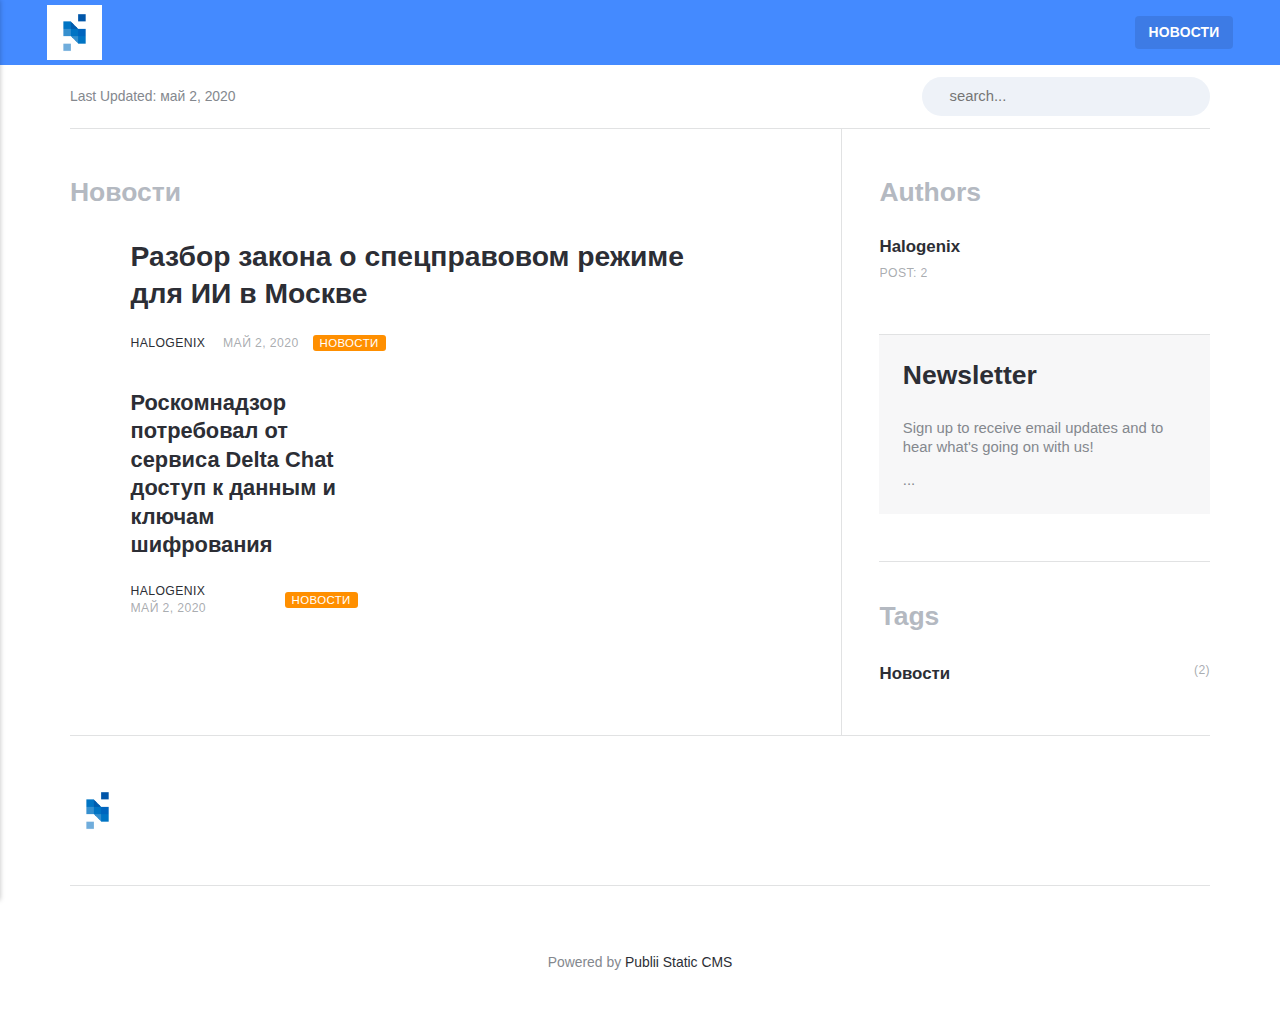
==== novosti/index.html @ f300bb8d "Updated from Publii" ====
<!DOCTYPE html>
<html lang="ru">
<head>
    <meta charset="utf-8">
	<meta http-equiv="X-UA-Compatible" content="IE=edge">
    <meta name="viewport" content="width=device-width, initial-scale=1">
    <title>Tag: Новости - NoNaMe Club</title>
    
	<meta name="robots" content="noindex, follow" />
    <meta name="generator" content="Publii Open-Source CMS for Static Site" />
	
	
	<link rel="alternate" type="application/atom+xml" href="https://nnmclub.github.io/feed.xml" />
<link rel="alternate" type="application/json" href="https://nnmclub.github.io/feed.json" />

    
        <style>
            :root {
                --body-font: -apple-system, BlinkMacSystemFont, "Segoe UI", Roboto, Oxygen, Ubuntu, Cantarell, "Fira Sans", "Droid Sans", "Helvetica Neue", Arial, sans-serif, "Apple Color Emoji", "Segoe UI Emoji", "Segoe UI Symbol";
                --heading-font: var(--body-font);
                --post-entry-font: var(--body-font);
                --logo-font: var(--body-font);
                --menu-font: var(--body-font)
            }
    
        </style>
    <link rel="stylesheet" href="https://nnmclub.github.io/assets/css/style.css?v=67b6e1174a7f1a090d9085b30a7b2efc">	
	<script type="application/ld+json">{"@context":"http://schema.org","@type":"Organization","name":"NoNaMe Club","logo":"https://nnmclub.github.io/media/website/pervyy-logo.png","url":"https://nnmclub.github.io/"}</script>
        <script src="https://nnmclub.github.io/assets/js/ls.object-fit.min.js?v=cdedd9262bb7b299d0ebe1deaea5b924"></script>      
        <script async src="https://nnmclub.github.io/assets/js/lazysizes.min.js?v=d8513e7860f747ccf55c52308943beab"></script>          
        
	
</head>
<body>
	<header class="topbar" id="js-header">
    <div class="topbar__inner">
            <a class="logo" href="https://nnmclub.github.io/">
                    <img src="https://nnmclub.github.io/media/website/pervyy-logo.png" alt="NoNaMe Club">
            </a>
                   <nav class="navbar">
                      <button
                         class="navbar__toggle"
                         aria-label="Menu"
                         aria-haspopup="true"
                         aria-expanded="false">
                         <span class="navbar__toggle-box">
                            <span class="navbar__toggle-inner">Menu</span>
                         </span>
                      </button>
                    <ul class="navbar__menu">
                             <li class="active">
                               <a
                                  href="https://nnmclub.github.io/novosti/"
                                     target="_self"
                >
                                  Новости
                              </a>
                
                         </li>
                    </ul>
                   </nav>
        </div>
    </header>
    <div class="content">
            <div class="infobar">
                    <div class="infobar__update">
                        Last Updated: 
                        <time datetime="2020-05-02T20:28">
                                май 2, 2020
                        </time>
                    </div>
                    <div class="infobar__search">
                        <form action="https://nnmclub.github.io/search.html">
                            <input
                                type="search"
                                name="q"
                                placeholder=" search..." />
                            <button type="submit" aria-label="Search"> 
                                <svg width="15px" height="14px">
                                    <use xlink:href="https://nnmclub.github.io/assets/svg/svg-map.svg#search" />
                                </svg>
                            </button>
                        </form>
                    </div>
            </div>
<main class="main">
   <div class="page u-author">
         <h1 class="page__title box__title">Новости</h1>
   </div>
   <div class="cat cat--layout-2col-1-4">
         <article class="cat__item">

            <div class="cat__item-inner">
               <header class="u-header">                  
                     <h2 class="h5 cat__item-title">
                        <a href="https://nnmclub.github.io/razbor-zakona-o-specpravovom-rezhime-dlya-ii-v-moskve.html">
                           Разбор закона о спецправовом режиме для ИИ в Москве
                        </a>
                     </h2>                
                     <div class="u-header__meta u-small">
                        <div>
                                 <a href="https://nnmclub.github.io/authors/halogenix/" title="Halogenix">Halogenix</a>

                              <time datetime="2020-05-02T20:26">
                                    май 2, 2020
                              </time>
                        </div>
                              <a
                                 href="https://nnmclub.github.io/novosti/"
                                 class="
                                                  u-tag u-tag--1">Новости</a>
                     </div>
               </header>
            </div>
         </article>
         <article class="cat__item">

            <div class="cat__item-inner">
               <header class="u-header">                  
                     <h2 class="h5 cat__item-title">
                        <a href="https://nnmclub.github.io/roskomnadzor-potreboval-ot-servisa-delta-chat-dostup-k-dannym-i-klyucham-shifrovaniya.html">
                           Роскомнадзор потребовал от сервиса Delta Chat доступ к данным и ключам шифрования
                        </a>
                     </h2>                
                     <div class="u-header__meta u-small">
                        <div>
                                 <a href="https://nnmclub.github.io/authors/halogenix/" title="Halogenix">Halogenix</a>

                              <time datetime="2020-05-02T19:32">
                                    май 2, 2020
                              </time>
                        </div>
                              <a
                                 href="https://nnmclub.github.io/novosti/"
                                 class="
                                                  u-tag u-tag--1">Новости</a>
                     </div>
               </header>
            </div>
         </article>
   </div>
</main>
<div class="sidebar">
      <section class="box authors">
         <h3 class="box__title">Authors</h3>
         <ul class="authors__cotainer">
                  <li class="authors__item">
                     <div>
                        <a href="https://nnmclub.github.io/authors/halogenix/" class="authors__title">Halogenix</a>
                           <span class="u-small">Post: 
                              2
                           </span>
                     </div>
                  </li>
         </ul>
      </section>

      <section class="newsletter box box--gray">
         <h3 class="box__title">Newsletter</h3>
         <p class="newsletter__description">Sign up to receive email updates and to hear what's going on with us!</p>
         <form>...
      </section>

         <section class="box">
            <h3 class="box__title">Tags</h3>
            <ul class="tags">
                     <li>
                        <a href="https://nnmclub.github.io/novosti/">Новости</a>
                        <span class="u-small">(2)</span>
                     </li>
            </ul>
         </section>
</div>
<footer class="footer">
        <a class="footer__logo" href="https://nnmclub.github.io/">
                <img src="https://nnmclub.github.io/media/website/pervyy-logo.png" alt="NoNaMe Club">
        </a>

        <nav>
            <ul class="footer__nav">
            </ul>
        </nav>


            <div class="footer__copyright">
                <p>Powered by <a href="https://getpublii.com" target="_blank" rel="nofollow noopener">Publii Static CMS</a></p>
            </div>

    </footer>
</div>

<script>
   window.publiiThemeMenuConfig = {    
        mobileMenuMode: 'sidebar',
        animationSpeed: 300,
        submenuWidth: 'auto',
        doubleClickTime: 500,
        mobileMenuExpandableSubmenus: true, 
        relatedContainerForOverlayMenuSelector: '.navbar',
   };
</script>

<script defer src="https://nnmclub.github.io/assets/js/scripts.min.js?v=225cfb4a7e546edee710c4f1208e81e2"></script>


</body>
</html>
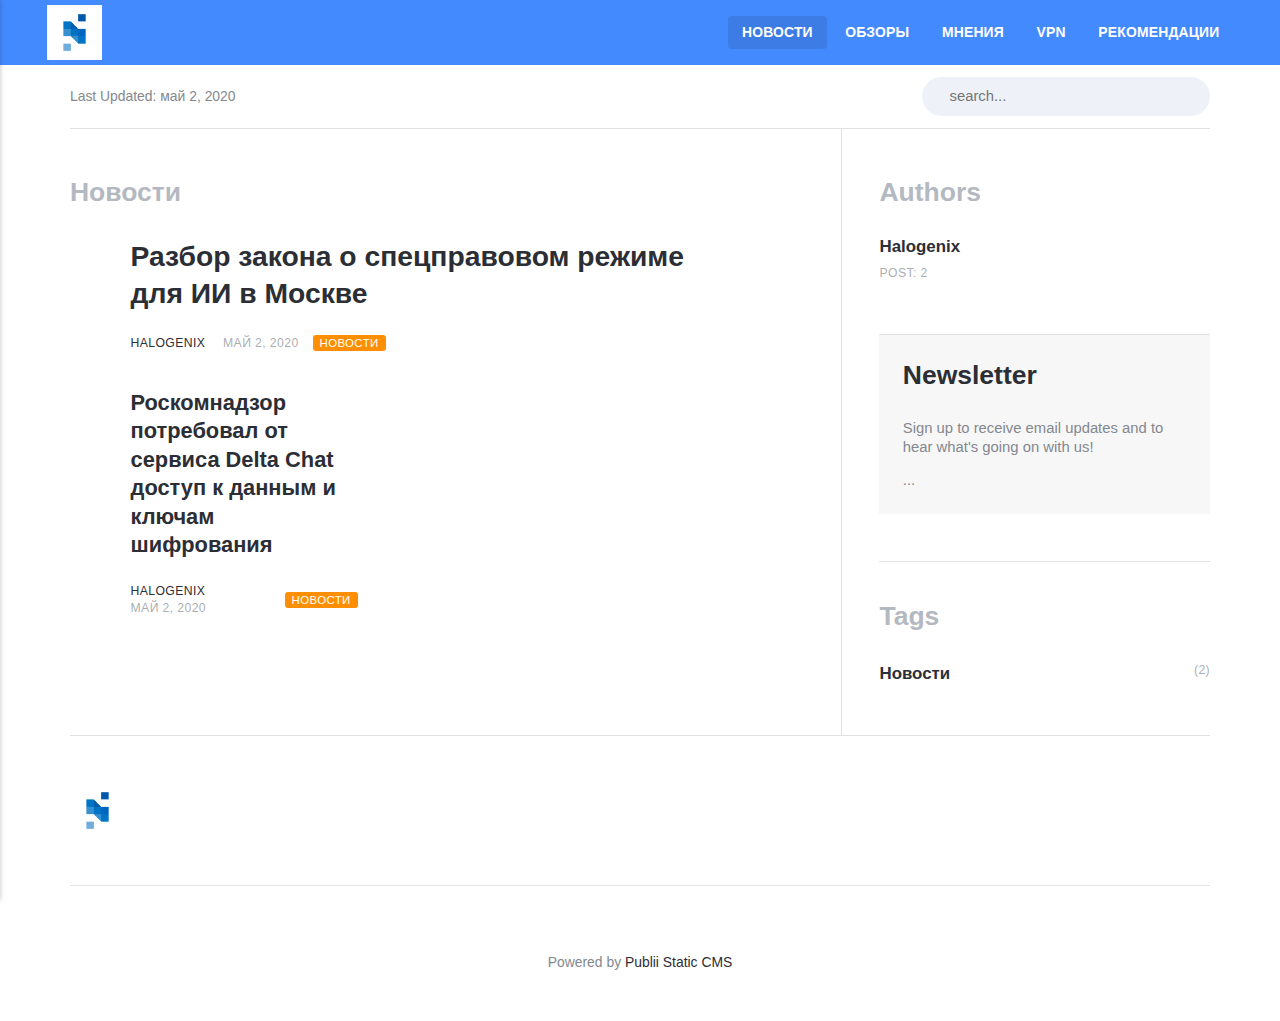
==== commit 47049449: "Updated from Publii" ====
--- a/novosti/index.html
+++ b/novosti/index.html
@@ -57,6 +57,42 @@
                               </a>
                 
                          </li>
+                             <li>
+                               <a
+                                  href="https://nnmclub.github.io/obzor/"
+                                     target="_self"
+                >
+                                  Обзоры
+                              </a>
+                
+                         </li>
+                             <li>
+                               <a
+                                  href="https://nnmclub.github.io/mnenie/"
+                                     target="_self"
+                >
+                                  Мнения
+                              </a>
+                
+                         </li>
+                             <li>
+                               <a
+                                  href="https://nnmclub.github.io/vpn/"
+                                     target="_self"
+                >
+                                  VPN
+                              </a>
+                
+                         </li>
+                             <li>
+                               <a
+                                  href="https://nnmclub.github.io/rekomendacii/"
+                                     target="_self"
+                >
+                                  Рекомендации
+                              </a>
+                
+                         </li>
                     </ul>
                    </nav>
         </div>
@@ -65,7 +101,7 @@
             <div class="infobar">
                     <div class="infobar__update">
                         Last Updated: 
-                        <time datetime="2020-05-02T20:28">
+                        <time datetime="2020-05-02T20:36">
                                 май 2, 2020
                         </time>
                     </div>
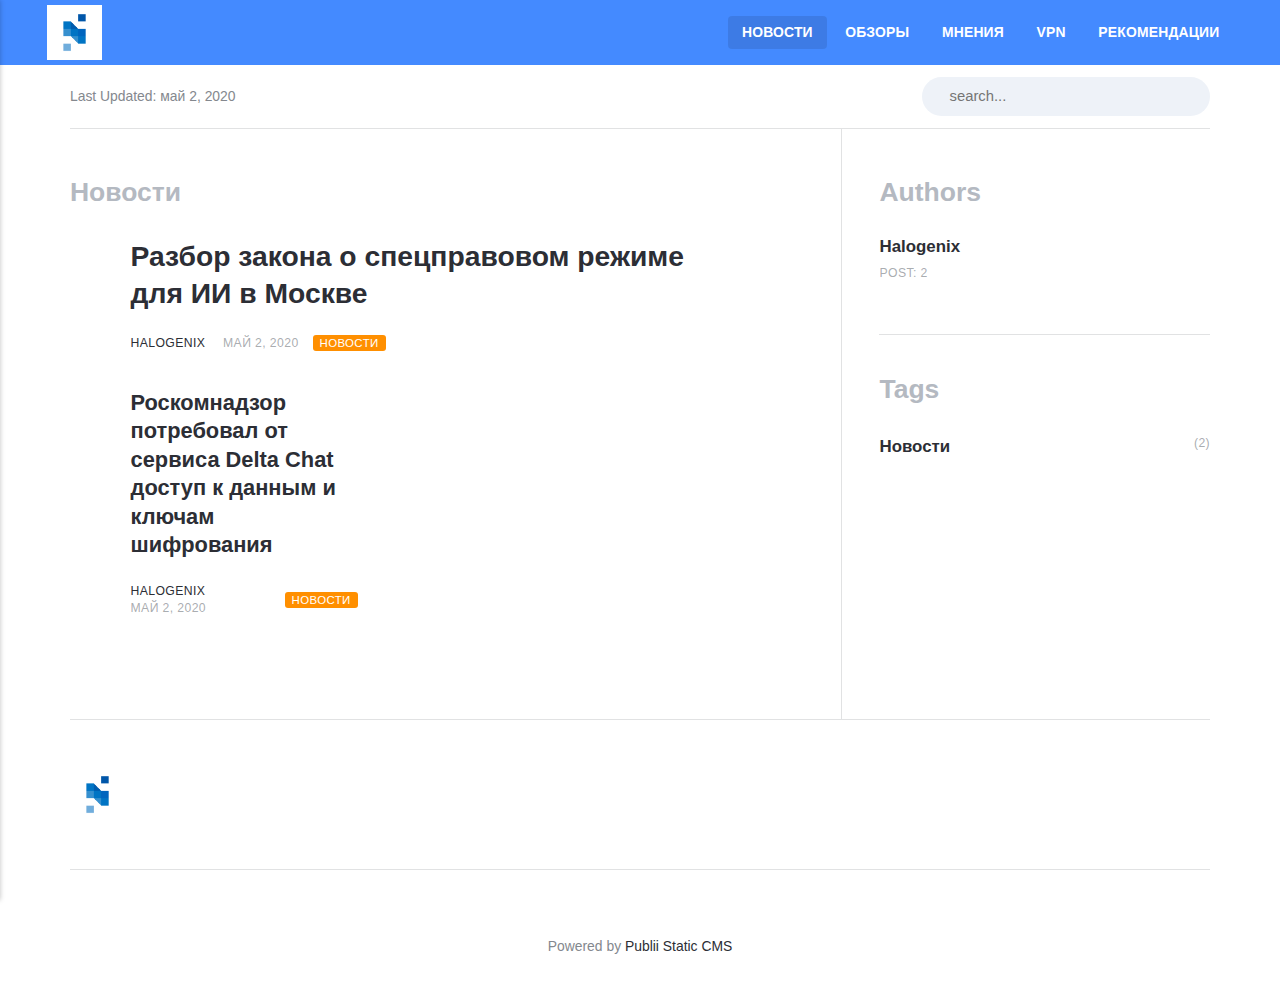
==== commit d69ac4e5: "Updated from Publii" ====
--- a/novosti/index.html
+++ b/novosti/index.html
@@ -101,7 +101,7 @@
             <div class="infobar">
                     <div class="infobar__update">
                         Last Updated: 
-                        <time datetime="2020-05-02T20:36">
+                        <time datetime="2020-05-02T23:04">
                                 май 2, 2020
                         </time>
                     </div>
@@ -191,11 +191,6 @@
          </ul>
       </section>
 
-      <section class="newsletter box box--gray">
-         <h3 class="box__title">Newsletter</h3>
-         <p class="newsletter__description">Sign up to receive email updates and to hear what's going on with us!</p>
-         <form>...
-      </section>
 
          <section class="box">
             <h3 class="box__title">Tags</h3>
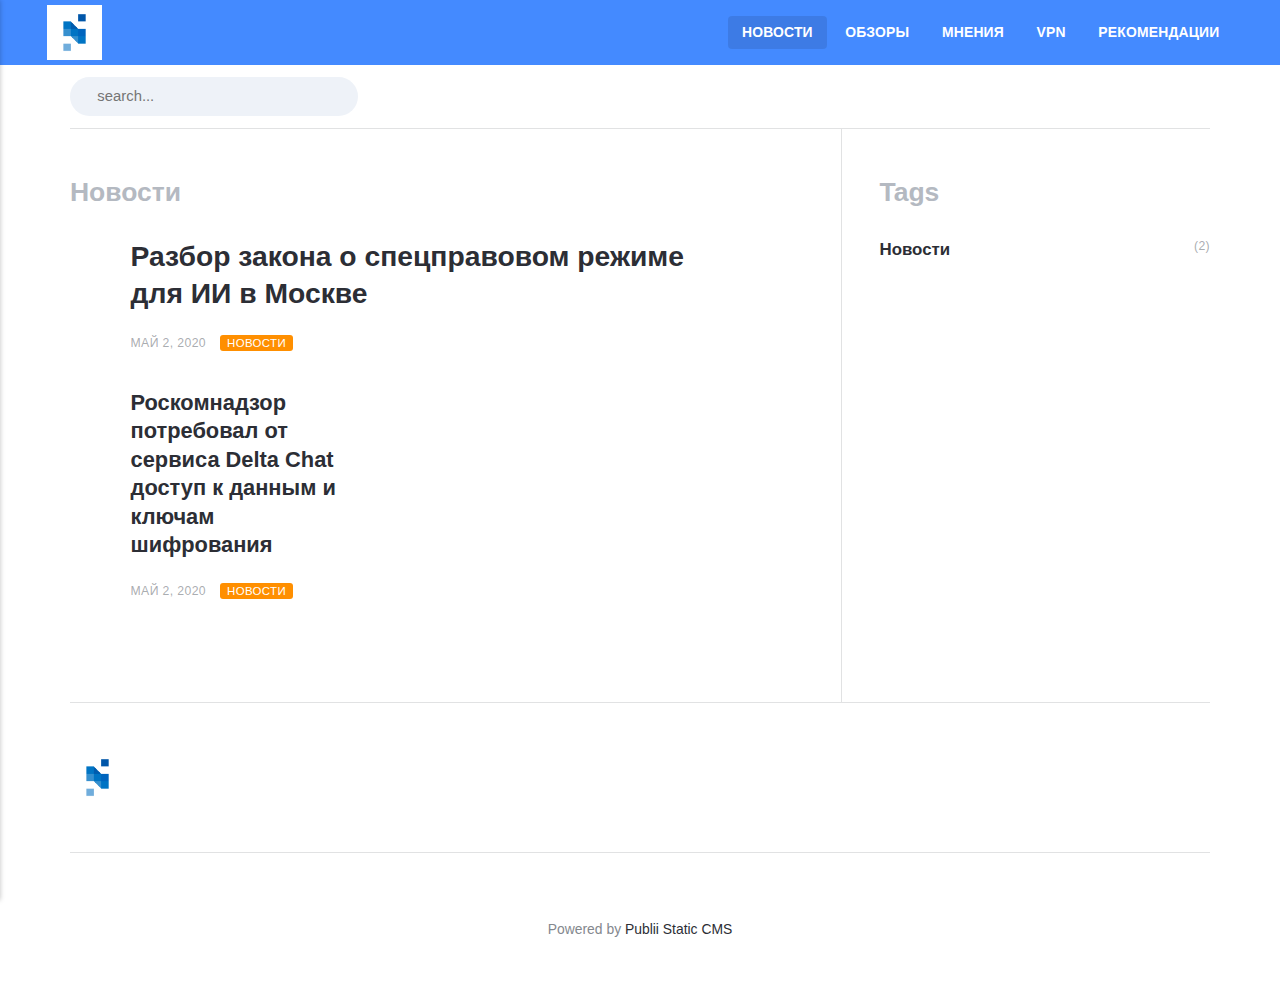
==== commit e12ab665: "Updated from Publii" ====
--- a/novosti/index.html
+++ b/novosti/index.html
@@ -99,12 +99,6 @@
     </header>
     <div class="content">
             <div class="infobar">
-                    <div class="infobar__update">
-                        Last Updated: 
-                        <time datetime="2020-05-02T23:04">
-                                май 2, 2020
-                        </time>
-                    </div>
                     <div class="infobar__search">
                         <form action="https://nnmclub.github.io/search.html">
                             <input
@@ -135,7 +129,6 @@
                      </h2>                
                      <div class="u-header__meta u-small">
                         <div>
-                                 <a href="https://nnmclub.github.io/authors/halogenix/" title="Halogenix">Halogenix</a>
 
                               <time datetime="2020-05-02T20:26">
                                     май 2, 2020
@@ -160,7 +153,6 @@
                      </h2>                
                      <div class="u-header__meta u-small">
                         <div>
-                                 <a href="https://nnmclub.github.io/authors/halogenix/" title="Halogenix">Halogenix</a>
 
                               <time datetime="2020-05-02T19:32">
                                     май 2, 2020
@@ -177,19 +169,6 @@
    </div>
 </main>
 <div class="sidebar">
-      <section class="box authors">
-         <h3 class="box__title">Authors</h3>
-         <ul class="authors__cotainer">
-                  <li class="authors__item">
-                     <div>
-                        <a href="https://nnmclub.github.io/authors/halogenix/" class="authors__title">Halogenix</a>
-                           <span class="u-small">Post: 
-                              2
-                           </span>
-                     </div>
-                  </li>
-         </ul>
-      </section>
 
 
          <section class="box">
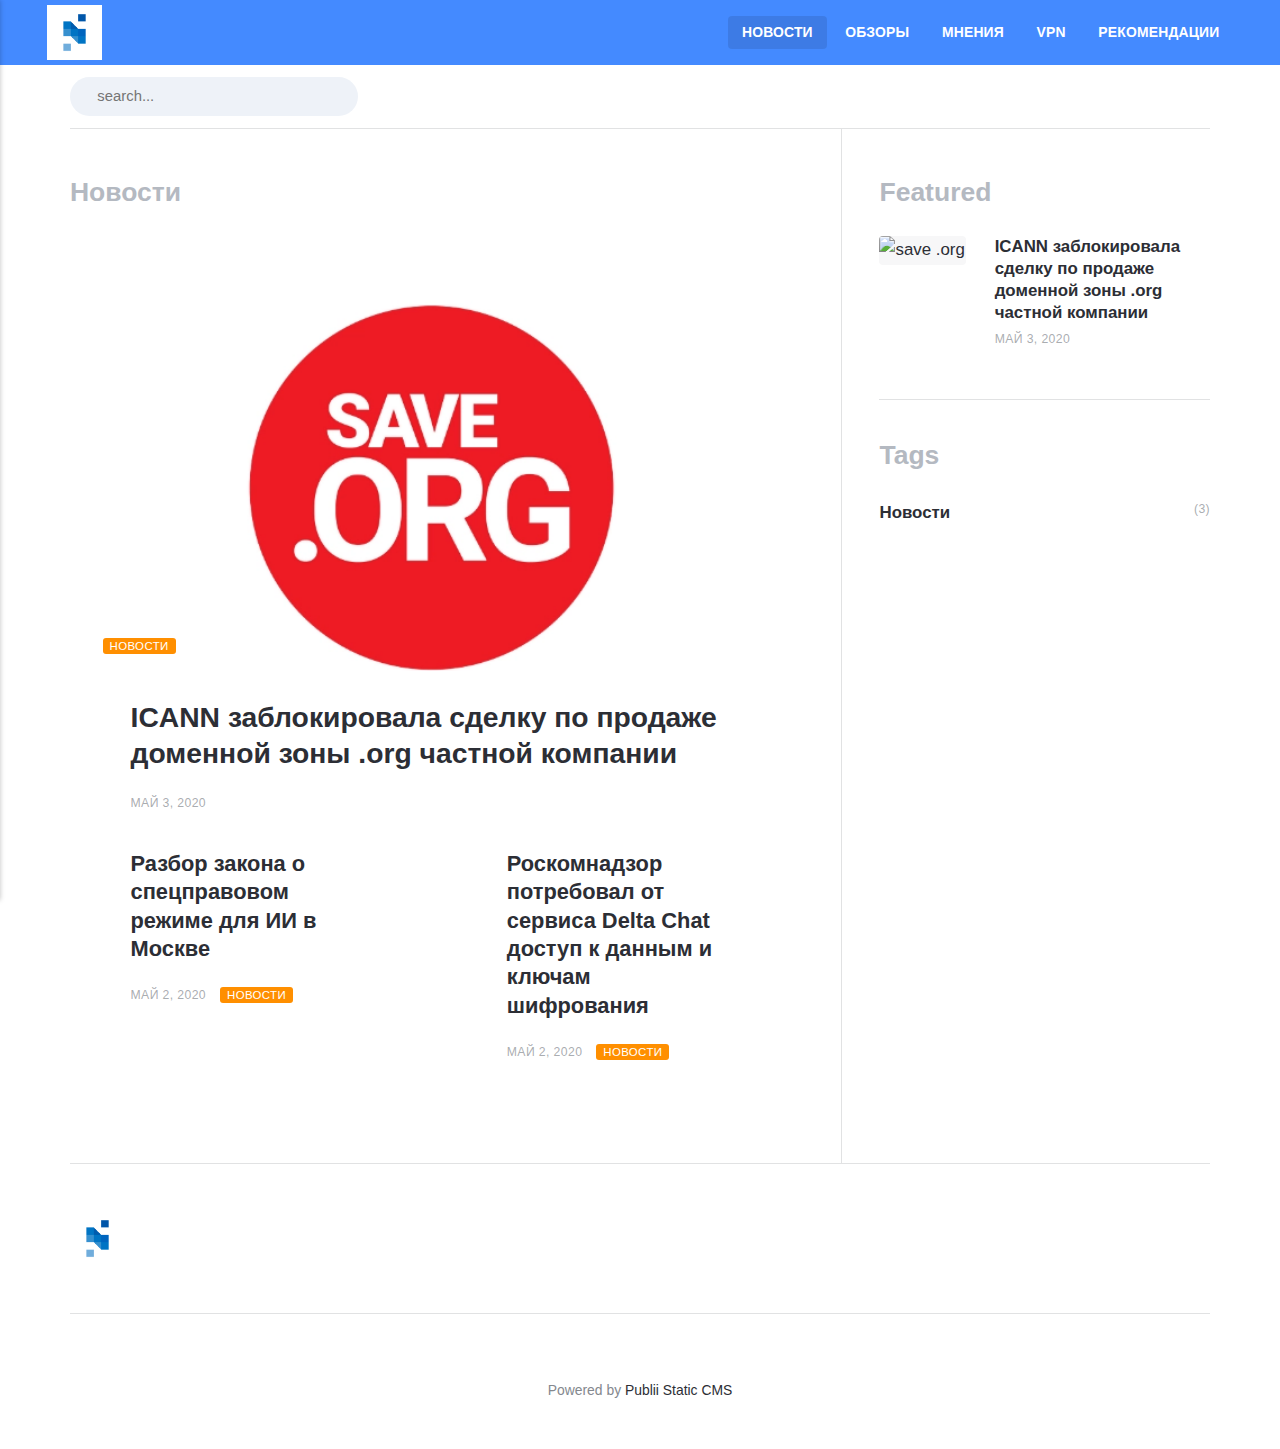
==== commit 26e2daaa: "Updated from Publii" ====
--- a/novosti/index.html
+++ b/novosti/index.html
@@ -121,6 +121,44 @@
          <article class="cat__item">
 
             <div class="cat__item-inner">
+                     <a
+                        href="https://nnmclub.github.io/icann-zablokirovala-sdelku-po-prodazhe-domennoy-zony-org-chastnoy-kompanii.html"
+                        class="cat__item-image-link">
+                        <img
+                           class="lazyload cat__item-image"
+                              data-src="https://nnmclub.github.io/media/posts/3/save_org.webp"
+                           data-srcset=""
+                           data-aspectratio="1.853658536585366"
+                           data-sizes="auto"
+                           data-expand="300"
+                           height="410"
+                           width="760"
+                           alt="save .org">
+                     </a>
+               <header class="u-header">                  
+                     <h2 class="h5 cat__item-title">
+                        <a href="https://nnmclub.github.io/icann-zablokirovala-sdelku-po-prodazhe-domennoy-zony-org-chastnoy-kompanii.html">
+                           ICANN заблокировала сделку по продаже доменной зоны .org частной компании
+                        </a>
+                     </h2>                
+                     <div class="u-header__meta u-small">
+                        <div>
+
+                              <time datetime="2020-05-03T15:13">
+                                    май 3, 2020
+                              </time>
+                        </div>
+                              <a
+                                 href="https://nnmclub.github.io/novosti/"
+                                 class="
+                                                 cat__item-tag u-tag u-tag--1">Новости</a>
+                     </div>
+               </header>
+            </div>
+         </article>
+         <article class="cat__item">
+
+            <div class="cat__item-inner">
                <header class="u-header">                  
                      <h2 class="h5 cat__item-title">
                         <a href="https://nnmclub.github.io/razbor-zakona-o-specpravovom-rezhime-dlya-ii-v-moskve.html">
@@ -169,6 +207,26 @@
    </div>
 </main>
 <div class="sidebar">
+         <section class="box featured">
+            <h3 class="box__title">Featured</h3>
+            <ul class="featured__container">
+                     <li class="featured__item">
+                                    <a href="https://nnmclub.github.io/icann-zablokirovala-sdelku-po-prodazhe-domennoy-zony-org-chastnoy-kompanii.html" class="featured__image-link">
+                                       <img
+                                          class="lazyload"
+                                          src="https://nnmclub.github.io/media/posts/3/responsive/save_org-xs.webp"
+                                          data-srcset="https://nnmclub.github.io/media/posts/3/responsive/save_org-xs.webp"
+                                          alt="save .org">
+                                    </a>
+                        <div>
+                           <a href="https://nnmclub.github.io/icann-zablokirovala-sdelku-po-prodazhe-domennoy-zony-org-chastnoy-kompanii.html" class="featured__title">ICANN заблокировала сделку по продаже доменной зоны .org частной компании</a>
+                              <time class="u-small" datetime="2020-05-03T15:13">
+                                    май 3, 2020
+                              </time>
+                        </div>
+                     </li>
+            </ul>
+         </section>
 
 
          <section class="box">
@@ -176,7 +234,7 @@
             <ul class="tags">
                      <li>
                         <a href="https://nnmclub.github.io/novosti/">Новости</a>
-                        <span class="u-small">(2)</span>
+                        <span class="u-small">(3)</span>
                      </li>
             </ul>
          </section>
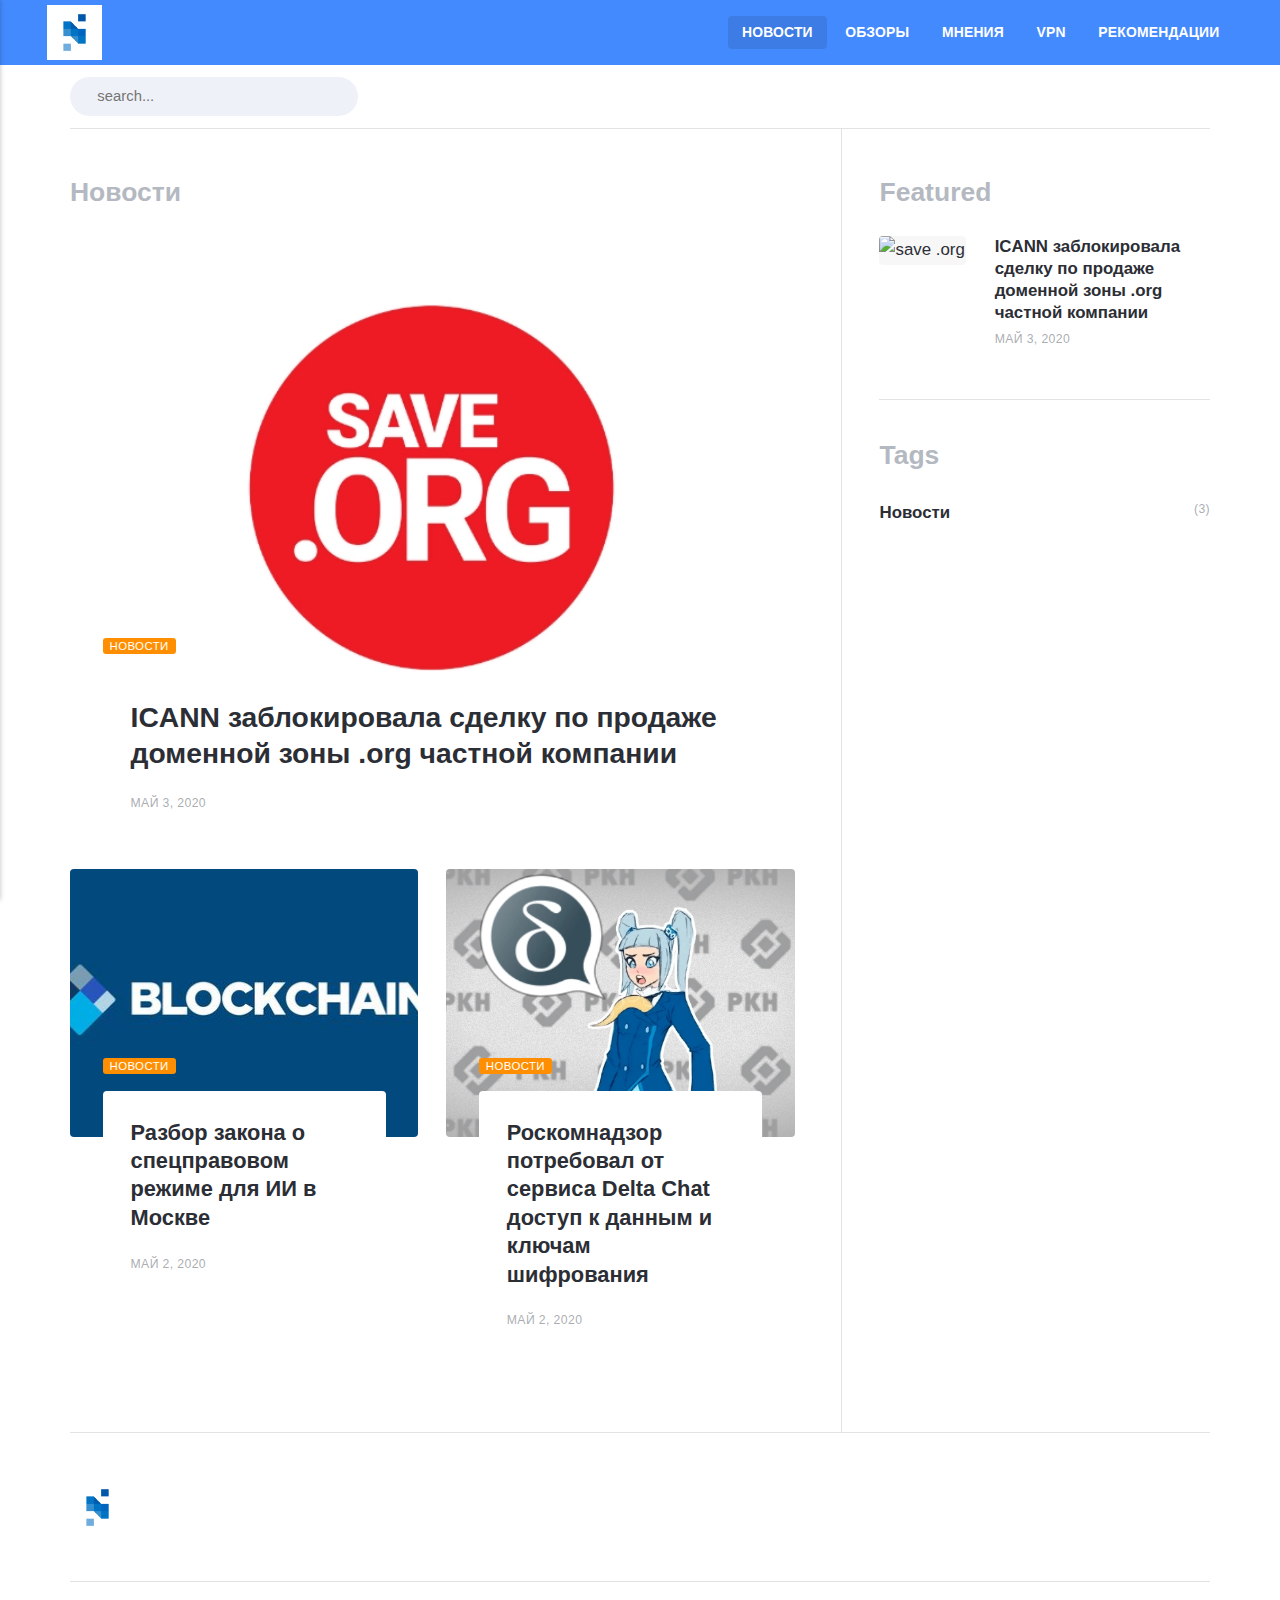
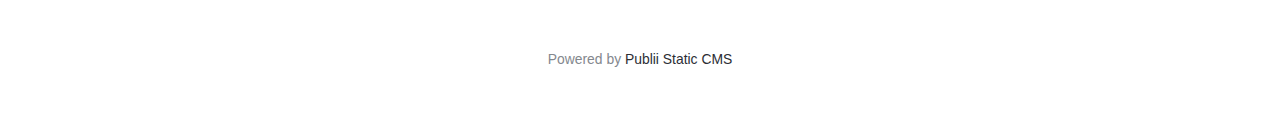
==== commit 023f6b8b: "Updated from Publii" ====
--- a/novosti/index.html
+++ b/novosti/index.html
@@ -159,6 +159,20 @@
          <article class="cat__item">
 
             <div class="cat__item-inner">
+                     <a
+                        href="https://nnmclub.github.io/razbor-zakona-o-specpravovom-rezhime-dlya-ii-v-moskve.html"
+                        class="cat__item-image-link">
+                        <img
+                           class="lazyload cat__item-image"
+                              data-src="https://nnmclub.github.io/media/posts/2/koshelek-blockchain-obzor.jpg"
+                           data-srcset="https://nnmclub.github.io/media/posts/2/responsive/koshelek-blockchain-obzor-xs.jpg 300w ,https://nnmclub.github.io/media/posts/2/responsive/koshelek-blockchain-obzor-sm.jpg 480w ,https://nnmclub.github.io/media/posts/2/responsive/koshelek-blockchain-obzor-md.jpg 768w ,https://nnmclub.github.io/media/posts/2/responsive/koshelek-blockchain-obzor-lg.jpg 1024w"
+                           data-aspectratio="1.7777777777777777"
+                           data-sizes="auto"
+                           data-expand="300"
+                           height="1080"
+                           width="1920"
+                           alt="">
+                     </a>
                <header class="u-header">                  
                      <h2 class="h5 cat__item-title">
                         <a href="https://nnmclub.github.io/razbor-zakona-o-specpravovom-rezhime-dlya-ii-v-moskve.html">
@@ -175,7 +189,7 @@
                               <a
                                  href="https://nnmclub.github.io/novosti/"
                                  class="
-                                                  u-tag u-tag--1">Новости</a>
+                                                 cat__item-tag u-tag u-tag--1">Новости</a>
                      </div>
                </header>
             </div>
@@ -183,6 +197,20 @@
          <article class="cat__item">
 
             <div class="cat__item-inner">
+                     <a
+                        href="https://nnmclub.github.io/roskomnadzor-potreboval-ot-servisa-delta-chat-dostup-k-dannym-i-klyucham-shifrovaniya.html"
+                        class="cat__item-image-link">
+                        <img
+                           class="lazyload cat__item-image"
+                              data-src="https://nnmclub.github.io/media/posts/1/RKN_pismo-Delta.webp"
+                           data-srcset=""
+                           data-aspectratio="1.853658536585366"
+                           data-sizes="auto"
+                           data-expand="300"
+                           height="410"
+                           width="760"
+                           alt="">
+                     </a>
                <header class="u-header">                  
                      <h2 class="h5 cat__item-title">
                         <a href="https://nnmclub.github.io/roskomnadzor-potreboval-ot-servisa-delta-chat-dostup-k-dannym-i-klyucham-shifrovaniya.html">
@@ -199,7 +227,7 @@
                               <a
                                  href="https://nnmclub.github.io/novosti/"
                                  class="
-                                                  u-tag u-tag--1">Новости</a>
+                                                 cat__item-tag u-tag u-tag--1">Новости</a>
                      </div>
                </header>
             </div>
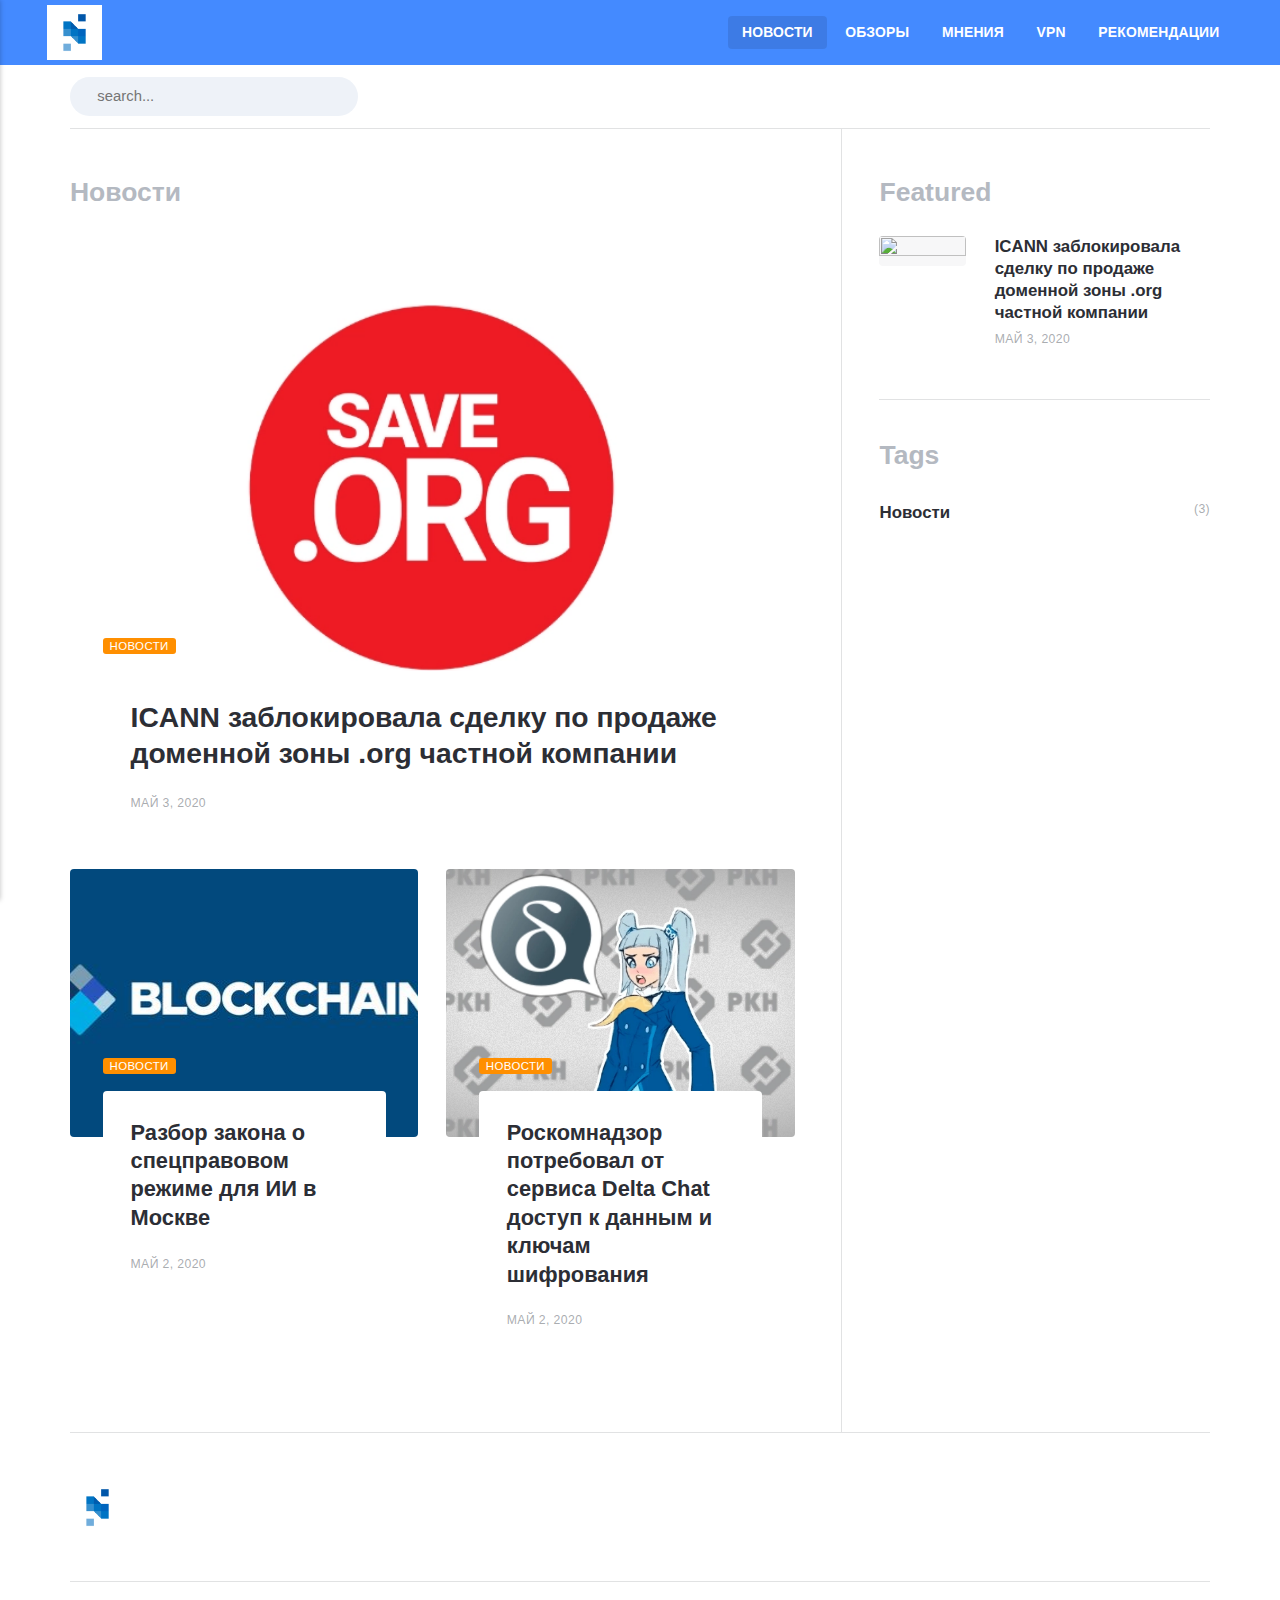
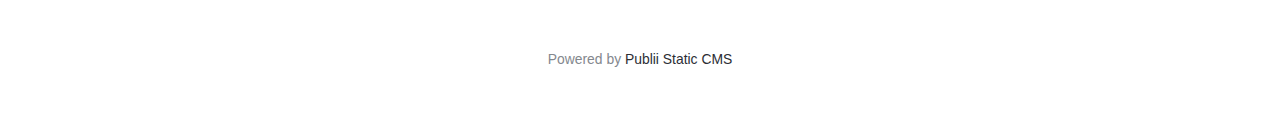
==== commit 00594ee9: "Updated from Publii" ====
--- a/novosti/index.html
+++ b/novosti/index.html
@@ -133,7 +133,7 @@
                            data-expand="300"
                            height="410"
                            width="760"
-                           alt="save .org">
+                           alt="">
                      </a>
                <header class="u-header">                  
                      <h2 class="h5 cat__item-title">
@@ -244,7 +244,7 @@
                                           class="lazyload"
                                           src="https://nnmclub.github.io/media/posts/3/responsive/save_org-xs.webp"
                                           data-srcset="https://nnmclub.github.io/media/posts/3/responsive/save_org-xs.webp"
-                                          alt="save .org">
+                                          alt="">
                                     </a>
                         <div>
                            <a href="https://nnmclub.github.io/icann-zablokirovala-sdelku-po-prodazhe-domennoy-zony-org-chastnoy-kompanii.html" class="featured__title">ICANN заблокировала сделку по продаже доменной зоны .org частной компании</a>
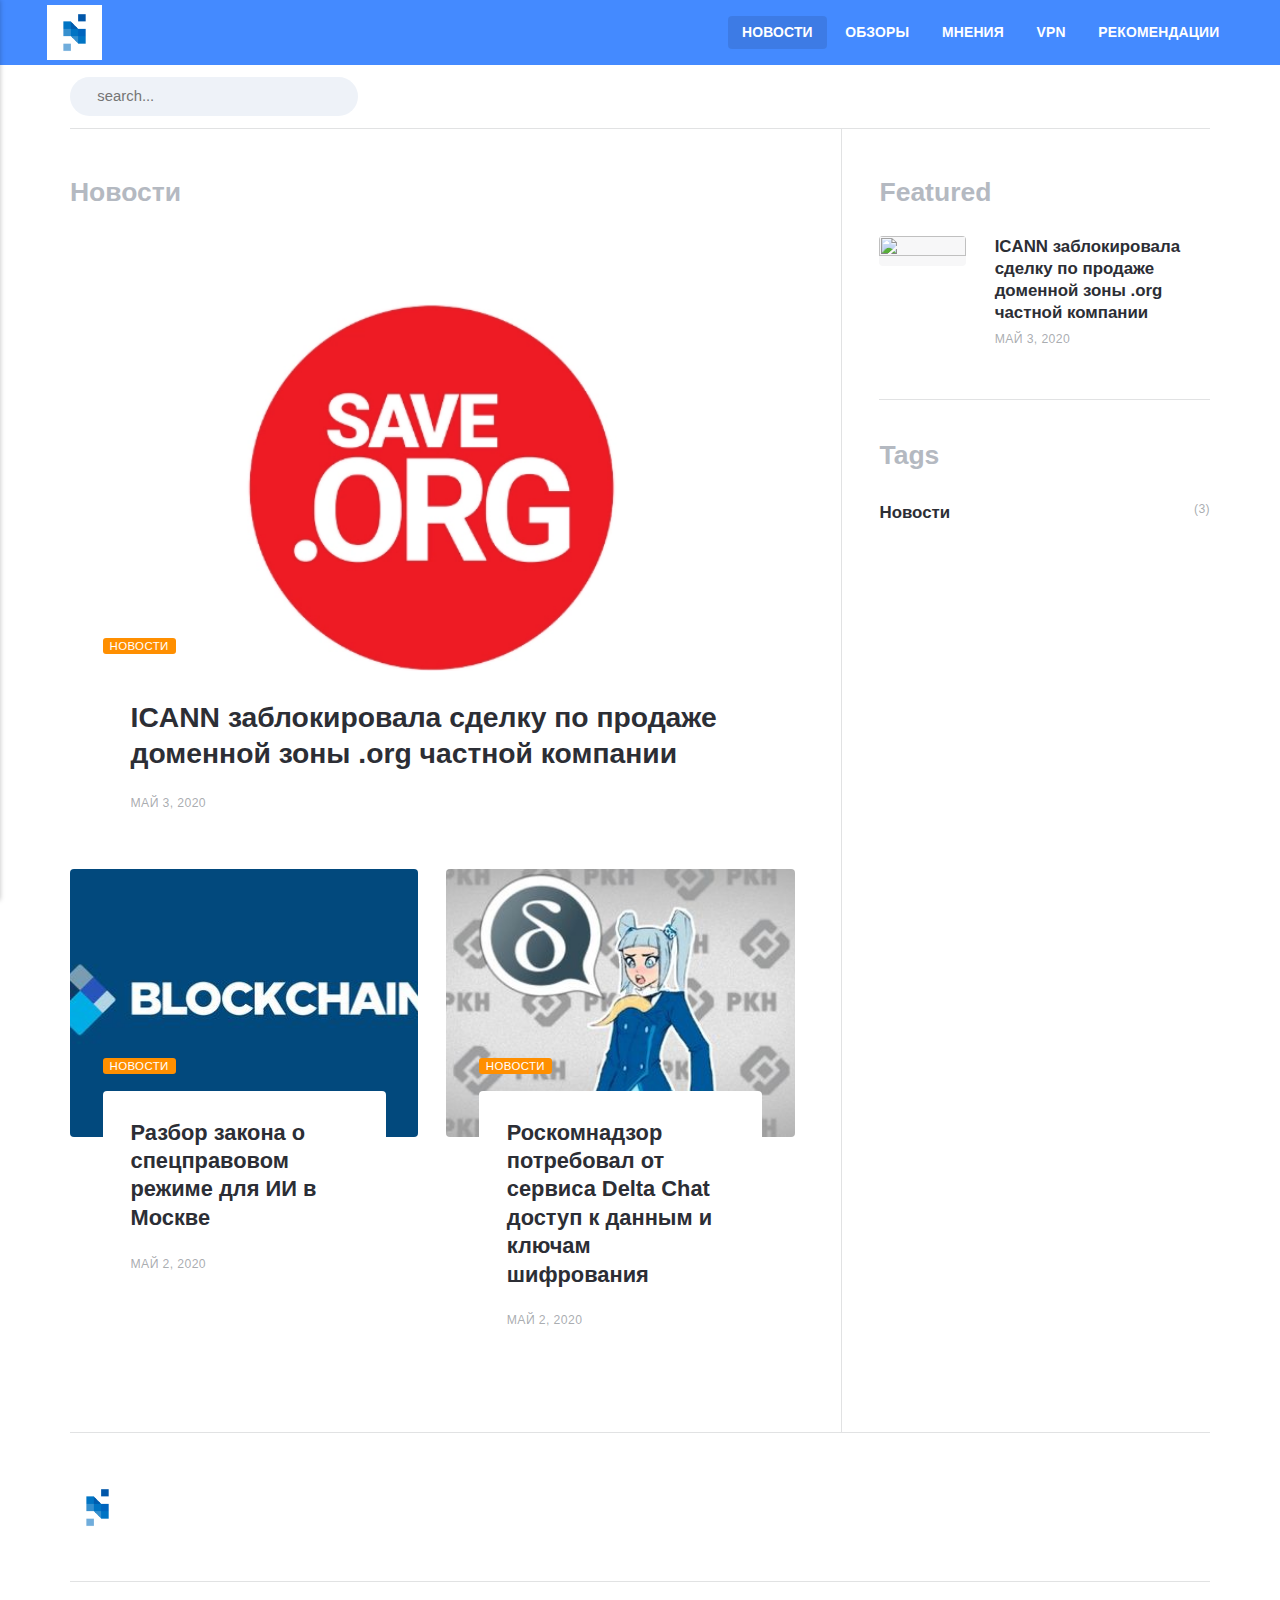
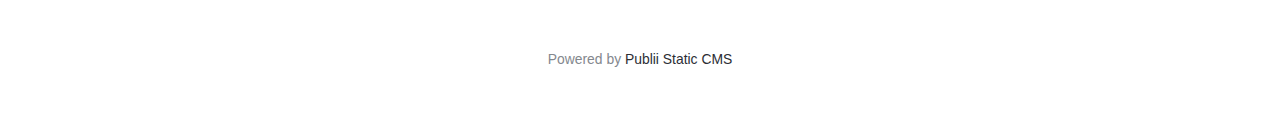
==== commit bf44cba3: "Updated from Publii" ====
--- a/novosti/index.html
+++ b/novosti/index.html
@@ -202,8 +202,8 @@
                         class="cat__item-image-link">
                         <img
                            class="lazyload cat__item-image"
-                              data-src="https://nnmclub.github.io/media/posts/1/RKN_pismo-Delta.webp"
-                           data-srcset=""
+                              data-src="https://nnmclub.github.io/media/posts/1/RKN_pismo-Delta.jpg"
+                           data-srcset="https://nnmclub.github.io/media/posts/1/responsive/RKN_pismo-Delta-xs.jpg 300w ,https://nnmclub.github.io/media/posts/1/responsive/RKN_pismo-Delta-sm.jpg 480w ,https://nnmclub.github.io/media/posts/1/responsive/RKN_pismo-Delta-md.jpg 768w ,https://nnmclub.github.io/media/posts/1/responsive/RKN_pismo-Delta-lg.jpg 1024w"
                            data-aspectratio="1.853658536585366"
                            data-sizes="auto"
                            data-expand="300"
